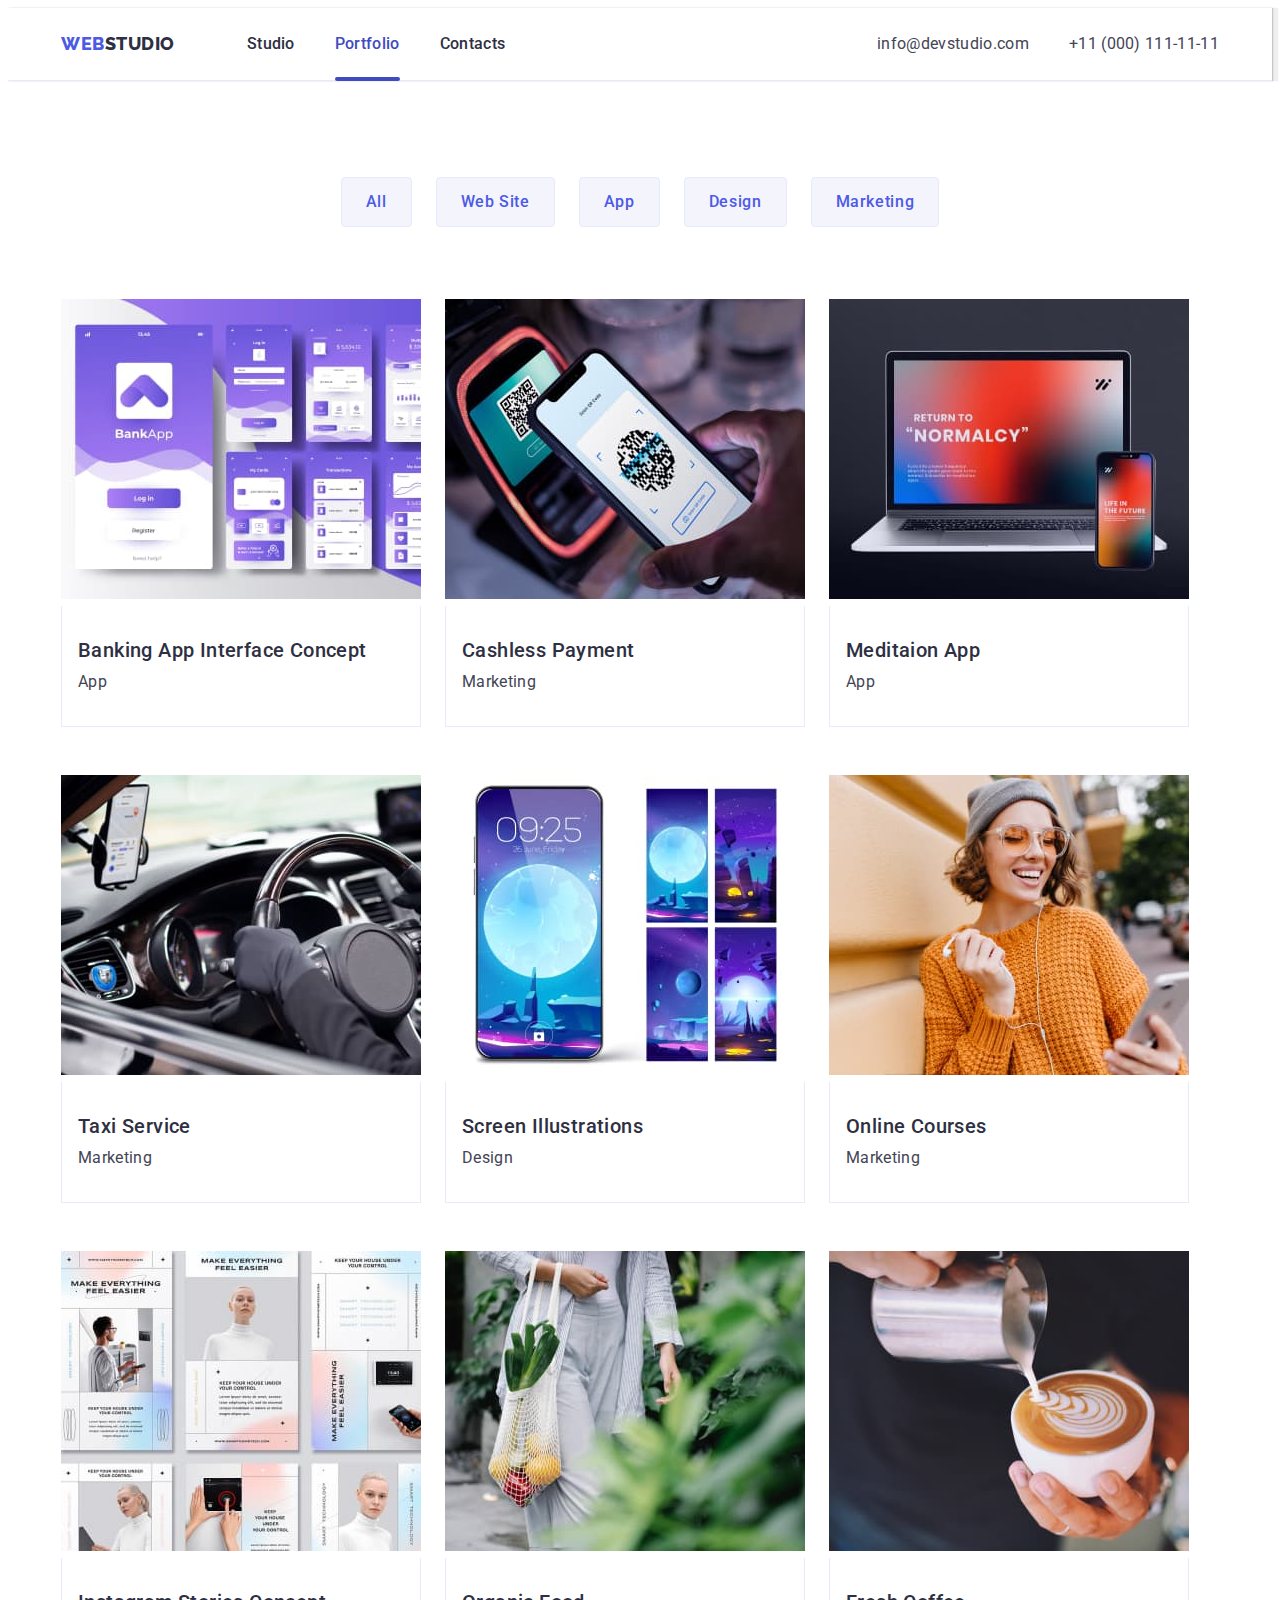
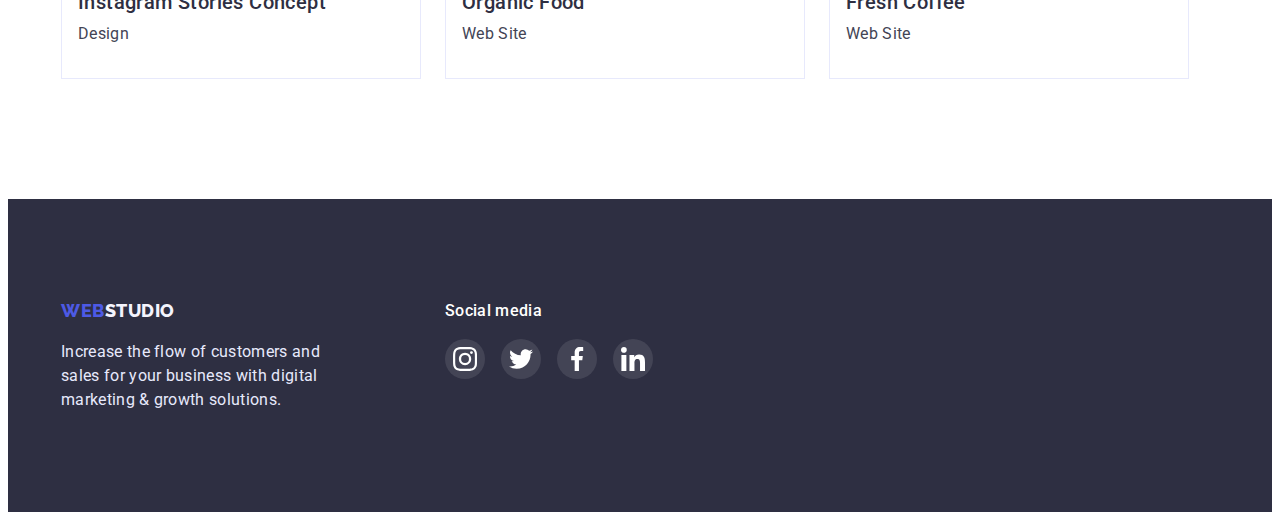
==== portfolio.html @ 8d6c0d22 "Initial commit" ====
<!DOCTYPE html>
<html lang="en">
  <head>
    <meta charset="UTF-8" />
    <meta http-equiv="X-UA-Compatible" content="IE=edge" />
    <meta name="viewport" content="width=device-width, initial-scale=1.0" />
    <title>goit-markup-hw-02</title>
    <link rel="preconnect" href="https://fonts.googleapis.com" />
    <link rel="preconnect" href="https://fonts.gstatic.com" crossorigin />
    <link
      href="https://fonts.googleapis.com/css2?family=Raleway:wght@800&family=Roboto:wght@400;500;700&display=swap"
      rel="stylesheet"
    />
    <link
      rel="stylesheet"
      href="https://cdnjs.cloudflare.com/ajax/libs/modern-normalize/1.1.0/modern-normalize.min.css"
      integrity="sha512-wpPYUAdjBVSE4KJnH1VR1HeZfpl1ub8YT/NKx4PuQ5NmX2tKuGu6U/JRp5y+Y8XG2tV+wKQpNHVUX03MfMFn9Q=="
      crossorigin="anonymous"
      referrerpolicy="no-referrer"
    />
    <link rel="stylesheet" href="./css/styles.css" />
  </head>
  <body>
    <header class="page-header">
      <div class="container header-containernav">
        <nav class="page-nav">
          <a href="./index.html" class="logo link"
            >Web<span class="secondpart-logo link">Studio</span>
          </a>
          <ul class="nav-list list">
            <li class="nav-item">
              <a href="./index.html" class="sitenav link">Studio</a>
            </li>
            <li class="nav-item">
              <a href="./portfolio.html" class="sitenav link current"
                >Portfolio</a
              >
            </li>
            <li class="nav-item">
              <a href="" class="sitenav link">Contacts</a>
            </li>
          </ul>
        </nav>
        <address class="authnav-menu">
          <ul class="authnav-list list">
            <li class="authnav-item">
              <a href="mailto:info@devstudio.com" class="authnav link"
                >info@devstudio.com</a
              >
            </li>
            <li class="authnav-item">
              <a href="tel:+110001111111" class="authnav link"
                >+11 (000) 111-11-11</a
              >
            </li>
          </ul>
        </address>
      </div>
    </header>

    <main>
      <section class="projects">
        <div class="container projects-container">
          <h1 class="visually-hidden">Projects</h1>
          <ul class="projects-list list">
            <li class="projects-item">
              <button type="button" class="button-projects">All</button>
            </li>
            <li class="projects-item">
              <button type="button" class="button-projects">Web Site</button>
            </li>
            <li class="projects-item">
              <button type="button" class="button-projects">App</button>
            </li>
            <li class="projects-item">
              <button type="button" class="button-projects">Design</button>
            </li>
            <li class="projects-item">
              <button type="button" class="button-projects">Marketing</button>
            </li>
          </ul>

          <ul class="foto-list list">
            <li class="foto-item">
              <a class="foto-link link" href="">
                
                <div class="foto-list-img">
                <img
                  src="./images/bankingapp.jpg"
                  alt="banking app interface concept photo"
                  width="360"
                  height="300"
                />
                <p class="overlay">14 Stylish and User-Friendly App Design Concepts · Task Manager App · Calorie Tracker App · Exotic Fruit Ecommerce App · Cloud Storage App</p>
                </div>

                <div class="container-section-subtitle">
                  <h2 class="section-subtitle">
                    Banking App Interface Concept
                  </h2>
                  <p class="discriptions">App</p>
                </div></a
              >
            </li>

            <li class="foto-item">
              <a class="foto-link link" href="">
                <div class="foto-list-img">
                <img
                  src="./images/cashlesspayment.jpg"
                  alt="cashless payment photo"
                  width="360"
                  height="300"
                />
                <p class="overlay">14 Stylish and User-Friendly App Design Concepts · Task Manager App · Calorie Tracker App · Exotic Fruit Ecommerce App · Cloud Storage App</p>
                </div>

                <div class="container-section-subtitle">
                  <h2 class="section-subtitle">Cashless Payment</h2>
                  <p class="discriptions">Marketing</p>
                </div></a>
            </li>

            <li class="foto-item">
              <a class="foto-link link" href="">
                <div class="foto-list-img">
                <img
                  src="./images/maditationapp.jpg"
                  alt="meditaion app photo"
                  width="360"
                  height="300"
                />
                <p class="overlay">14 Stylish and User-Friendly App Design Concepts · Task Manager App · Calorie Tracker App · Exotic Fruit Ecommerce App · Cloud Storage App</p>
                </div>
                <div class="container-section-subtitle">
                  <h2 class="section-subtitle">Meditaion App</h2>
                  <p class="discriptions">App</p>
                </div></a
              >
            </li>

            <li class="foto-item">
              <a class="foto-link link" href="">
                <div class="foto-list-img">
                <img
                  src="./images/taxiservice.jpg"
                  alt="taxi service photo"
                  width="360"
                  height="300"
                />
                <p class="overlay">14 Stylish and User-Friendly App Design Concepts · Task Manager App · Calorie Tracker App · Exotic Fruit Ecommerce App · Cloud Storage App</p>
                </div>
                <div class="container-section-subtitle">
                  <h2 class="section-subtitle">Taxi Service</h2>
                  <p class="discriptions">Marketing</p>
                </div></a
              >
            </li>

            <li class="foto-item">
              <a class="foto-link link" href="">
                <div class="foto-list-img">
                <img
                  src="./images/screenillustrations.jpg"
                  alt="screen illustrations"
                  width="360"
                  height="300"
                />
                <p class="overlay">14 Stylish and User-Friendly App Design Concepts · Task Manager App · Calorie Tracker App · Exotic Fruit Ecommerce App · Cloud Storage App</p>
                </div>
                <div class="container-section-subtitle">
                  <h2 class="section-subtitle">Screen Illustrations</h2>
                  <p class="discriptions">Design</p>
                </div></a
              >
            </li>

            <li class="foto-item">
              <a class="foto-link link" href="">
                <div class="foto-list-img">
                <img
                  src="./images/onlincourses.jpg"
                  alt="online courses photo"
                  width="360"
                  height="300"
                />
                <p class="overlay">14 Stylish and User-Friendly App Design Concepts · Task Manager App · Calorie Tracker App · Exotic Fruit Ecommerce App · Cloud Storage App</p>
                </div>
                <div class="container-section-subtitle">
                  <h2 class="section-subtitle">Online Courses</h2>
                  <p class="discriptions">Marketing</p>
                </div></a
              >
            </li>

            <li class="foto-item">
              <a class="foto-link link" href="">
                <div class="foto-list-img">
                <img                
                  src="./images/instagramstoriesconcept.jpg"
                  alt="instagram stories concept photo"
                  width="360"
                  height="300"
                />
                <p class="overlay">14 Stylish and User-Friendly App Design Concepts · Task Manager App · Calorie Tracker App · Exotic Fruit Ecommerce App · Cloud Storage App</p>
                </div>
                <div class="container-section-subtitle">
                  <h2 class="section-subtitle">Instagram Stories Concept</h2>
                  <p class="discriptions">Design</p>
                </div></a
              >
            </li>

            <li class="foto-item">
              <a class="foto-link link" href="">
                <div class="foto-list-img">
                <img
                  src="./images/organicfood.jpg"
                  alt="organic food photo"
                  width="360"
                  height="300"
                />
                <p class="overlay">14 Stylish and User-Friendly App Design Concepts · Task Manager App · Calorie Tracker App · Exotic Fruit Ecommerce App · Cloud Storage App</p>
                </div>
                <div class="container-section-subtitle">
                  <h2 class="section-subtitle">Organic Food</h2>
                  <p class="discriptions">Web Site</p>
                </div></a
              >
            </li>

            <li class="foto-item">
              <a class="foto-link link" href="">
                <div class="foto-list-img">
                <img
                  src="./images/freshcoffe.jpg"
                  alt="fresh coffee photo"
                  width="360"
                  height="300"
                />
                <p class="overlay">14 Stylish and User-Friendly App Design Concepts · Task Manager App · Calorie Tracker App · Exotic Fruit Ecommerce App · Cloud Storage App</p>
                </div>
                <div class="container-section-subtitle">
                  <h2 class="section-subtitle">Fresh Coffee</h2>
                  <p class="discriptions">Web Site</p>
                </div></a
              >
            </li>
          </ul>
        </div>
      </section>
    </main>

    <footer class="page-footer">
      <div class="container footer-container">
        <div class="footer-text-wraper">
          <a href="./index.html" class="logo link"
            >Web<span class="light-logo">Studio</span>
          </a>
          <p class="footer-content">
            Increase the flow of customers and sales for your business with
            digital marketing & growth solutions.
          </p>
        </div>

        
        <div class="footer-social-media">
          <p class="footer-title">Social media</p>
          <ul class="footer-icon-list">
                <li class="social-item">
                  <a class="footer-social-link" href="">
                  <svg class="footer-social-icon">
                    <use href="./images/icons.svg#icon-instagram"></use>
                  </svg></a>
                </li>


                
                <li class="social-item"><a class="footer-social-link" href="">
                  <svg class="footer-social-icon">
                    <use href="./images/icons.svg#icon-twitter"></use>
                  </svg></a>
                </li>

                <li class="social-item">
                  <a class="footer-social-link" href="">
                  <svg class="footer-social-icon">
                    <use href="./images/icons.svg#icon-facebook">
                      </use>
                  </svg></a></li>

                <li class="social-item"><a class="footer-social-link" href="">
                  <svg class="footer-social-icon">
                    <use href="./images/icons.svg#icon-linkedin"></use>
                  </svg></li></a>
                </li>
              </ul>
        </div>        
      </div>
    </footer>
  </body>
</html>
---- css/styles.css ----
:root {
   --primary-text-color: #434455;
   --section-title-color: #2E2F42;
   --accent-color: #4D5AE5;
   --primary-white-color:#fff;
   --footer-text-color: #E7E9FC;
   --light-logo-color: #F4F4FD;
   --button-nav-color: #404BBF;
   --icon-customers-color: #8E8F99;
   --icon-footer-socials-color: rgba(255, 255, 255, 0.1);
   --modal-white-color: #FCFCFC;
   --backdrop-color: rgba(46, 47, 66, 0.4);

}

body {
   background-color: var(--primary-white-color);
   color: var(--primary-text-color); 
   font-size: 16px;
   line-height: 1.5;
   font-family: 'Roboto', sans-serif;
}

/*           components */

.container {
   padding-left: 15px;
   padding-right: 15px; 
   margin-left: auto;
   margin-right: auto;
   width: 1158px;   
}
/*                utils */
 .visually-hidden {
   position: absolute;
   width: 1px;
   height: 1px;
   margin: -1px;
   border: 0;
   padding: 0;   
   white-space: nowrap;
   clip-path: inset(100%);
   clip: rect(0 0 0 0);
   overflow: hidden;
}

/*                reset */
h1, h2, h3, h4, h5, h6, p{
   margin: 0;
}

.list {
   list-style: none;
   padding: 0;
   margin: 0;
}

.link {
   text-decoration: none;   
}

.img {
   display: block;
   max-width: 100%;
   height: auto;
}
/* ----------хедер--------------- */

.address{
   font-style: normal;
}

.button {
   cursor: pointer;
}

 .page-header {
   border-bottom: 1px solid var(--footer-text-color);
   background-color: var(--primary-white-color);
   box-shadow: 6px 0px 1px rgba(46, 47, 66, 0.08), 1px 0px 1px rgba(46, 47, 66, 0.16), 1px 0px 2px rgba(46, 47, 66, 0.08);
}

.header-containernav {
   display: flex;
   align-items: center;   
   
}

.page-nav {
   display: flex;
   align-items: center;
}

.logo {
   margin-right: 72px;     
   color: var(--accent-color);
   font-family: 'Raleway';
   font-weight: 800;
   font-size: 18px;
   line-height: 1.33;
   letter-spacing: 0.03em;
   text-transform: uppercase;
}

.secondpart-logo {
   color: var(--section-title-color);
}

.nav-list{
   display: flex;
   align-items: center;
   gap: 40px;
}

.nav-item {
   display: block;
      max-width: 100%;
      height: auto;
      
      
}

.sitenav {
   position: relative;
   padding-top: 24px;
   padding-bottom: 24px;
   display: inline-block;   
   color: var(--section-title-color);
   font-weight: 500;
   letter-spacing: 0.02em;
   transition: color 250ms cubic-bezier(0.4, 0, 0.2, 1);
   }

.sitenav:hover,
.sitenav:focus {
   color: var(--accent-color);
}

.sitenav.current {
   color: var(--button-nav-color);
}
 .current::after { 
   content: '';   
   display: block;
   width: 100%;
   height: 4px;
   position: absolute;
   left: 0;
   bottom: -1px;
   border-radius: 4px;
   background-color: var(--button-nav-color);
}


/* .authnav-item{} */
.authnav-list{
   display: flex;
   gap: 40px;   
}
.authnav-menu{
   margin-left: auto;
}

.authnav { 
   display: block;
   padding-top: 24px;
   padding-bottom: 24px;
   color: var(--primary-text-color);
   font-style: normal;
   letter-spacing: 0.02em;
   transition: color 250ms cubic-bezier(0.4, 0, 0.2, 1);
}

.authnav:hover,
.authnav:focus {
   color: var(--accent-color);
}


/*               ------- Hero----------- */
.hero {
   padding-top: 188px;
   padding-bottom: 188px;
   text-align: center;
   background-image: linear-gradient(rgba(46, 47, 66, 0.7), rgba(46, 47, 66, 0.7)), url('../images/office.jpg');
   background-color:  var(--section-title-color);  
   background-repeat: no-repeat;
   background-position: center;
   background-size: cover;
   max-width: 1440px;
   margin: 0 auto;   
}

.hero-title {
   margin-top: 0;
   margin-bottom: 48px;
   margin-left: auto;
   margin-right: auto;
   width: 500px;
   color: var(--primary-white-color);
   font-size: 56px;
   line-height: 1.07;         
}

.button-hero {
   display: inline-block;
   padding: 16px 32px;
   border-radius: 4px;
   border: transparent solid 1px;
   color: var(--primary-white-color);
   background-color: var(--accent-color);
   font-family: 'Roboto', sans-serif;
   font-weight: 500;
   font-size: 16px;
   line-height: 1.5;
   letter-spacing: 0.04em;
   transition: background-color 250ms cubic-bezier(0.4, 0, 0.2, 1);
   cursor: pointer;
}

.button-hero:hover,
.button-hero:focus {
   background-color: var(--button-nav-color);
}

/*          ------- Solutions -------- styles*/
.solutions {
   padding-top: 120px;
   padding-bottom: 120px;
}
/* .solutions-container {} */
.solutions-list {
   display: flex;
   gap: 24px;
}

.solutions-item {
   flex-basis: calc((100% - 72px) / 4);
}
.icon-solution-container {
   display: flex;
   justify-content: center;
   height: 112px;
   background-color: var(--light-logo-color);
   margin-bottom: 8px;
   align-items: center;
   border-radius: 4px;
}
 
.solution-icon {
   width: 64px;
   height: 64px;
}

.section-title {
   color: var(--section-title-color);
   font-size: 36px;
   line-height: 1.11;
    text-align: center;
    text-transform: capitalize;
   letter-spacing: 0.02em;
   margin-top: 0;
   margin-bottom: 72px;
}
.section-subtitle {
   font-weight: 500;
   font-size: 20px;
   line-height: 1.2;
   letter-spacing: 0.02em;
   margin-top: 0;
   margin-bottom: 8px;
   color: var(--section-title-color);
}

.discriptions {
   margin-top: 0;
   margin-bottom: 0;
   color: var(--primary-text-color);
   letter-spacing: 0.02em;
}

/*         -------section-ourdoing styles------ */

.ourdoing {
   padding-bottom: 120px;
}
/* .ourdoing-container {} */
.ourdoing-picture {
   display: block;
   max-width: 100%;
   height: auto;
}

.ourdoing-list {
   display: flex;
   gap: 24px;
}

.ourdoing-item {
   text-align: center;
   flex-basis: calc((100% - 48px) / 3);
}

/*          ------Section Our Team styles-----*/
.team {
   padding-top: 120px;
   padding-bottom: 120px;
   background-color: var(--light-logo-color);
}
/* .team-container {} */
/* .section-title {} */
.team-list {
   display: flex;
   gap: 24px;
}

.team-item {
   padding-bottom: 32px;
   text-align: center;
   flex-basis: calc((100% - 72px) / 4);
   background-color: var(--primary-white-color);
   box-shadow: 0px 1px 6px rgba(46, 47, 66, 0.08), 0px 1px 1px rgba(46, 47, 66, 0.16), 0px 2px 1px rgba(46, 47, 66, 0.08);
   border-radius: 0px 0px 4px 4px;
}
.team-pectures{
   margin-bottom: 32px;
}
/* .section-subtitle {} */
/* .discriptions {} */
.social-list {
   display: flex;
   gap: 24px;
   justify-content: center;
   list-style: none;
   padding-left: 0;
   margin-top: 8px;
}

.social-icon {
   width: 16px;
   height: 16px;
   fill: var(--primary-white-color)
}

.social-item {
   width: 40px;
   height: 40px;   
}

.social-link {
   display: flex;
   align-items: center;
   justify-content: center;
   width: 100%;
   height: 100%;
   border-radius: 50%;
   background-color: var(--accent-color);
   transition: background-color 50ms cubic-bezier(0.4, 0, 0.2, 1);
}
.social-link:hover,
.social-link:focus {
   background-color: var(--button-nav-color);
}
/*---------------customers-------------- */
.customers{
   padding-top: 130px;
   padding-bottom: 120px;
}
/* .customers-container{} */

.customers-list{
   display: flex;
   justify-content: center;
   gap: 24px;
}
.customers-item{
    flex-basis: calc((100% - 120px) / 6);    
}
.customers-link {
   display: flex;
   justify-content: center;
   align-items: center;
   height: 88px;
   width: 168px;
   border: 1px solid var(--icon-customers-color);
   border-radius: 4px;
   transition: border-color 250ms cubic-bezier(0.4, 0, 0.2, 1);
}

.customers-icon{
   width: 105px;
   height: 56px;   
   fill:  var(--icon-customers-color);
   transition: fill 250ms cubic-bezier(0.4, 0, 0.2, 1);
}

.customers-link:hover,
.customers-link:focus {
   border-color: var(--button-nav-color);
}

.customers-link:hover .customers-icon,
.customers-link:focus  .customers-icon {
   fill: var(--button-nav-color);
}

/*            ------footer---------- */
.page-footer {
   padding-top: 100px;
   padding-bottom: 100px;
   background-color: var(--section-title-color);
}

.footer-container {
   display: flex;
}

.footer-text-wraper {
   margin-right: 120px;        
}

.footer .logo {
   margin-right: 0;
}

.footer-content {   
   margin-top: 16px;
   width: 264px;
   color: var(--footer-text-color);
   letter-spacing: 0.02em;
}

.light-logo {
   margin-bottom: 16px;
   color: var(--light-logo-color);
   font-family: 'Raleway';
   font-weight: 800;
   font-size: 18px;
   line-height: 1.17;
   letter-spacing: 0.03em;
   text-transform: uppercase;
}
/* .footer-social-media {} */
.footer-title {  
      margin-bottom: 16px;
      color: var(--primary-white-color);
      font-weight: 500;
      font-size: 16px;
      line-height: 1.5;
      letter-spacing: 0.02em;      
}

.footer-icon-list{   
   display: flex;
   gap: 16px;
   justify-content: center;
   list-style: none;
   padding: 0;  
}

.footer-social-link{
   display: flex;
   align-items: center;
   justify-content: center;
   width: 100%;
   height: 100%;
   border-radius: 50%;
   fill: transparent;
   background-color: var(--icon-footer-socials-color);
   transition: background-color 250ms cubic-bezier(0.4, 0, 0.2, 1);
}
.footer-social-icon {
   width: 24px;
   height: 24px;
   fill: var(--primary-white-color)
}

.footer-social-link:hover,
.footer-social-link:focus {
   background-color: #31d0aa;
}

/* ------------ portfolio styles------------ */

.projects {
   padding-top: 96px;
   padding-bottom: 120px;
}
/* .projects-container {} */
.projects-list {
   display: flex;
      flex-direction: row;
      justify-content: center;
      align-items: center;
      margin-bottom: 72px;
      gap: 24px;
        }

.button-projects {
      font-family: 'Roboto', sans-serif;
      font-weight: 500;
      font-size: 16px;
      line-height: 1.5;
      letter-spacing: 0.04em;
      padding: 12px 24px;
      color: var(--accent-color);
      background-color: var(--light-logo-color);
      border: 1px solid #E7E9FC;
      border-radius: 4px;
      cursor: pointer;
      transition: color  250ms cubic-bezier(0.4, 0, 0.2, 1), background-color 250ms cubic-bezier(0.4, 0, 0.2, 1), box-shadow 250ms cubic-bezier(0.4, 0, 0.2, 1);
   }

.button-projects:hover,
.button-projects:focus {
   color: var(--primary-white-color);
   background-color: var(--button-nav-color);
   box-shadow: 1px 0px 2px rgba(0, 0, 0, 0.12), 1px 0px 2px rgba(0, 0, 0, 0.08), 1px 0px 3px rgba(0, 0, 0, 0.1);
}

.foto-container {
   display: flex;
   flex-wrap: wrap;
   margin-bottom: 48px;
}

.foto-list {
   display: flex;
   flex-wrap: wrap;
   gap: 48px 24px;
}
.foto-link{   
   display: block;
   text-decoration: none;
   transition: box-shadow 250ms cubic-bezier(0.4, 0, 0.2, 1);
}
.foto-list-img {   
   position: relative;
   overflow: hidden;
}

.overlay {
   width: 100%;
   height: 100%;
   position: absolute;
   top: 0;
   left: 0;
   overflow: auto;
   transform: translate(0, 100%);
   transition: transform 250ms cubic-bezier(0.4, 0, 0.2, 1);
   padding-top: 40px;
   padding-bottom: 164px;
   padding-left: 32px;
   padding-right: 32px;
   font-family: Roboto;
   font-style: regular;
    line-height: 24px;
   letter-spacing: 0.02em;
   color: var(--light-logo-color);
   background-color: var(--accent-color);
   }

.container-section-subtitle{
   padding-top: 32px;
   padding-bottom: 32px;
   padding-left: 16px;
   border: 1px solid var(--footer-text-color);
   border-top: 0;
}

.foto-item{
display: block;
   max-width: 100%;
    height: auto;     
} 
.foto-link:hover,
.foto-link:focus {
         box-shadow: 10px 1px 6px rgba(46, 47, 66, 0.08), 0px 1px 1px rgba(46, 47, 66, 0.16), 0px 2px 1px rgba(46, 47, 66, 0.08);         
      }
.foto-link:hover .overlay,
.foto-link:hover .overlay {
   transform: translate(0, 0);
}
/* ---------------modal window-------- */
.backdrop {
   position: fixed;
   z-index: 100;
   top: 0;
   left: 0;
   width: 100%;
   height: 100%;
   background-color: var(--backdrop-color);
   transition: opacity 250ms cubic-bezier(0.4, 0, 0.2, 1), visibility 250ms cubic-bezier(0.4, 0, 0.2, 1);
}

.backdrop.is-hidden{
   opacity: 0;
   visibility: hidden;
   pointer-events: none;
}

.modal {
   position: absolute; 
   top: 50%; 
   left: 50%; 
   transform: translate(-50%, -50%);   
   width: 408px;
   height: 576px;
   background-color: var(--modal-white-color);
   box-shadow: 0px 1px 1px rgba(0, 0, 0, 0.14), 0px 1px 3px rgba(0, 0, 0, 0.12), 0px 2px 1px rgba(0, 0, 0, 0.2);
   border-radius: 4px;
}

.modal-close-button {
   position: absolute;
   top: 32px;
   right: 32px;
   display: flex;
   justify-content: center;
   align-items: center;
   background-color: #F4F4FD;
   padding: 0;
   width: 24px;
   height: 24px;
   border: 1px solid #E7E9FC;
   border-radius: 50%;
   transition: background-color 250ms cubic-bezier(0.4, 0, 0.2, 1), border-color 250ms cubic-bezier(0.4, 0, 0.2, 1);
}

.modal-close-button:hover,
.modal-close-button:focus{
border-color: var(--accent-color);
background-color: var(--accent-color);
}
.modal-close-button:hover .modal-close-button-icon,
.modal-close-button:focus .modal-close-button-icon {
   fill: var(--primary-white-color);
}

.modal-close-button-icon{
   transition: fill 250ms cubic-bezier(0.4, 0, 0.2, 1);
}
/* --------------/modal window----------/ */
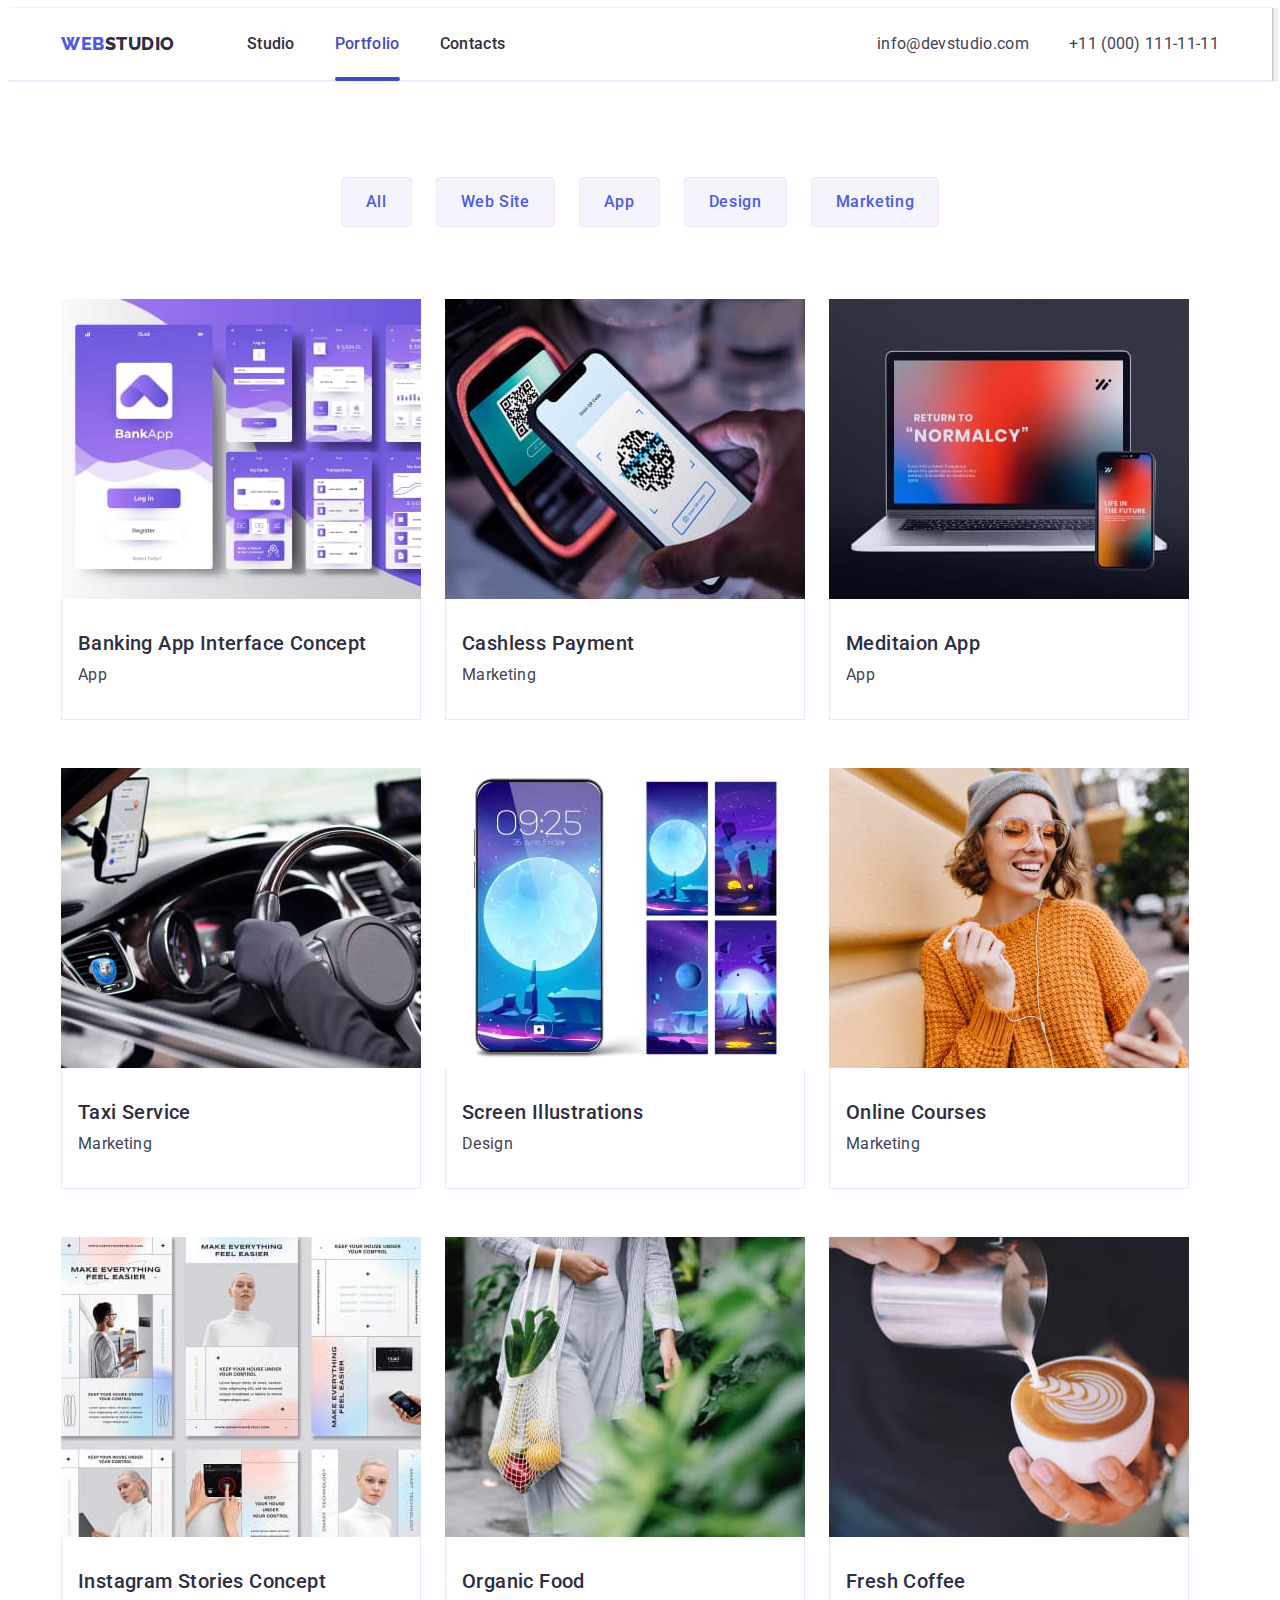
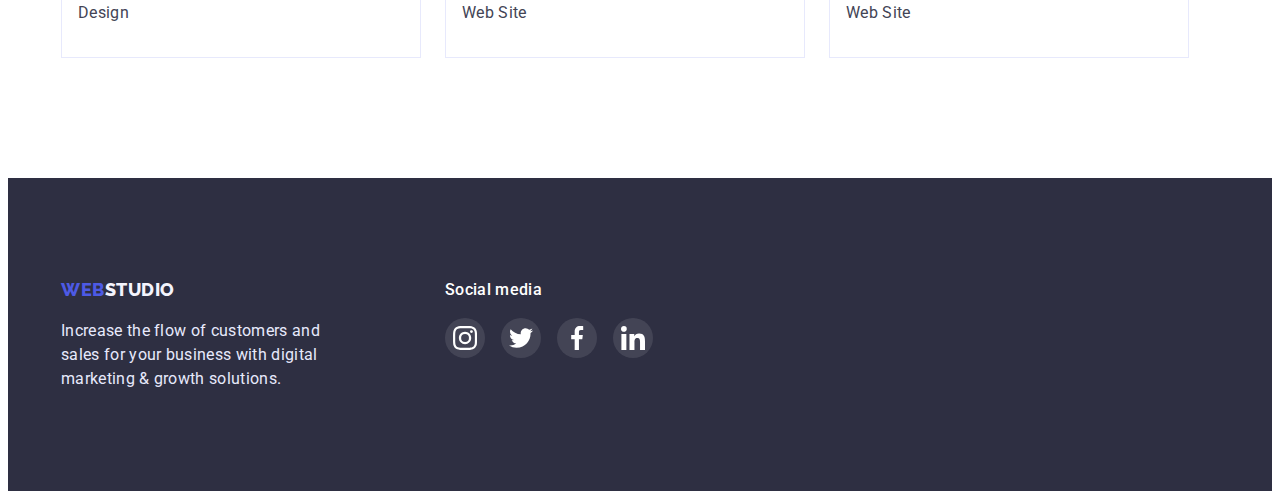
==== commit 44f5c586: "2" ====
--- a/portfolio.html
+++ b/portfolio.html
@@ -85,7 +85,7 @@
               <a class="foto-link link" href="">
                 
                 <div class="foto-list-img">
-                <img
+                <img class="projects-img"
                   src="./images/bankingapp.jpg"
                   alt="banking app interface concept photo"
                   width="360"
@@ -106,7 +106,7 @@
             <li class="foto-item">
               <a class="foto-link link" href="">
                 <div class="foto-list-img">
-                <img
+                <img class="projects-img"
                   src="./images/cashlesspayment.jpg"
                   alt="cashless payment photo"
                   width="360"
@@ -124,7 +124,7 @@
             <li class="foto-item">
               <a class="foto-link link" href="">
                 <div class="foto-list-img">
-                <img
+                <img class="projects-img"
                   src="./images/maditationapp.jpg"
                   alt="meditaion app photo"
                   width="360"
@@ -142,7 +142,7 @@
             <li class="foto-item">
               <a class="foto-link link" href="">
                 <div class="foto-list-img">
-                <img
+                <img class="projects-img"
                   src="./images/taxiservice.jpg"
                   alt="taxi service photo"
                   width="360"
@@ -160,7 +160,7 @@
             <li class="foto-item">
               <a class="foto-link link" href="">
                 <div class="foto-list-img">
-                <img
+                <img class="projects-img"
                   src="./images/screenillustrations.jpg"
                   alt="screen illustrations"
                   width="360"
@@ -178,7 +178,7 @@
             <li class="foto-item">
               <a class="foto-link link" href="">
                 <div class="foto-list-img">
-                <img
+                <img class="projects-img"
                   src="./images/onlincourses.jpg"
                   alt="online courses photo"
                   width="360"
@@ -196,8 +196,7 @@
             <li class="foto-item">
               <a class="foto-link link" href="">
                 <div class="foto-list-img">
-                <img                
-                  src="./images/instagramstoriesconcept.jpg"
+                <img class="projects-img"          src="./images/instagramstoriesconcept.jpg"
                   alt="instagram stories concept photo"
                   width="360"
                   height="300"
@@ -214,7 +213,7 @@
             <li class="foto-item">
               <a class="foto-link link" href="">
                 <div class="foto-list-img">
-                <img
+                <img class="projects-img"
                   src="./images/organicfood.jpg"
                   alt="organic food photo"
                   width="360"
@@ -232,7 +231,7 @@
             <li class="foto-item">
               <a class="foto-link link" href="">
                 <div class="foto-list-img">
-                <img
+                <img class="projects-img"
                   src="./images/freshcoffe.jpg"
                   alt="fresh coffee photo"
                   width="360"
--- a/css/styles.css
+++ b/css/styles.css
@@ -59,7 +59,7 @@
    text-decoration: none;   
 }
 
-.img {
+img {
    display: block;
    max-width: 100%;
    height: auto;
@@ -70,7 +70,7 @@
    font-style: normal;
 }
 
-.button {
+button {
    cursor: pointer;
 }
 
@@ -284,7 +284,7 @@
 .ourdoing {
    padding-bottom: 120px;
 }
-/* .ourdoing-container {} */
+
 .ourdoing-picture {
    display: block;
    max-width: 100%;
@@ -307,8 +307,7 @@
    padding-bottom: 120px;
    background-color: var(--light-logo-color);
 }
-/* .team-container {} */
-/* .section-title {} */
+
 .team-list {
    display: flex;
    gap: 24px;
@@ -325,8 +324,7 @@
 .team-pectures{
    margin-bottom: 32px;
 }
-/* .section-subtitle {} */
-/* .discriptions {} */
+
 .social-list {
    display: flex;
    gap: 24px;
@@ -366,7 +364,6 @@
    padding-top: 130px;
    padding-bottom: 120px;
 }
-/* .customers-container{} */
 
 .customers-list{
    display: flex;
@@ -486,7 +483,7 @@
    padding-top: 96px;
    padding-bottom: 120px;
 }
-/* .projects-container {} */
+
 .projects-list {
    display: flex;
       flex-direction: row;
@@ -535,10 +532,14 @@
    transition: box-shadow 250ms cubic-bezier(0.4, 0, 0.2, 1);
 }
 .foto-list-img {   
+   
    position: relative;
    overflow: hidden;
 }
 
+.projects-img{
+   display: block;
+}
 .overlay {
    width: 100%;
    height: 100%;
@@ -577,6 +578,7 @@
 .foto-link:focus {
          box-shadow: 10px 1px 6px rgba(46, 47, 66, 0.08), 0px 1px 1px rgba(46, 47, 66, 0.16), 0px 2px 1px rgba(46, 47, 66, 0.08);         
       }
+
 .foto-link:hover .overlay,
 .foto-link:hover .overlay {
    transform: translate(0, 0);
@@ -609,6 +611,11 @@
    background-color: var(--modal-white-color);
    box-shadow: 0px 1px 1px rgba(0, 0, 0, 0.14), 0px 1px 3px rgba(0, 0, 0, 0.12), 0px 2px 1px rgba(0, 0, 0, 0.2);
    border-radius: 4px;
+   padding-top: 72px;
+   padding-left: 24px;
+   padding-right: 24px;
+   padding-bottom: 24px;
+
 }
 
 .modal-close-button {
@@ -640,4 +647,162 @@
 .modal-close-button-icon{
    transition: fill 250ms cubic-bezier(0.4, 0, 0.2, 1);
 }
+/* ПОСТЯАВИТИ В ДИВ БЄКДРОПУ ИЗ ХИДДЕН */
+/* ------------MODAL FORM-------- */
+.modal-form {
+   display: flex;
+   flex-direction: column;
+}
+
+.modal-description {
+   display: inline-block;
+      width: 360px;
+      height: 24px;
+      margin-bottom: 16px;  
+      font-family: 'Roboto';
+      font-style: normal;
+      font-weight: 500;
+      font-size: 16px;
+      line-height: 24px;    
+      text-align: center;
+      letter-spacing: 0.02em;
+      color: var(--section-title-color);     
+       
+}
+
+.modal-form-field {
+   margin-bottom: 8px;
+}
+
+.modal-form-input-desc {
+   display: block;
+   font-family: 'Roboto';
+   font-style: normal;
+   font-weight: 400;
+   font-size: 12px;
+   line-height: 14px;    
+   letter-spacing: 0.04em;
+   margin-bottom: 4px;
+    color: var(--icon-customers-color)
+}
+
+.modal-form-input {   
+   width: 100%;
+   height: 40px;
+   border: 1px solid rgba(33, 33, 33, 0.2);
+   border-radius: 4px;
+   padding-left: 38px;
+   transition: border-color 250ms cubic-bezier(0.4, 0, 0.2, 1);
+}
+
+.modal-form-input-wrapper{
+   display: block;
+   position: relative;
+}
+
+.modal-form-input-icon{
+   position: absolute;
+   top: 50%;
+   left: 16px;
+   transform: translateY(-50%) ;
+   display: block;
+   width: 18px;
+   height: 18px;
+   transition: fill 250ms cubic-bezier(0.4, 0, 0.2, 1);  
+}
+
+.modal-form-input:focus {
+   outline: none;
+   border-color: var(--accent-color);
+}
+  
+.modal-form-input:focus + .modal-form-input-icon {
+   fill: var(--accent-color);
+}
+
+.modal-form-massage {
+   resize: none;
+   width: 100%;
+   height: 120px;
+   padding: 10px 16px;
+   border-radius: 4px;
+   /* margin-bottom: 16px; */
+   transition: border-color 250ms cubic-bezier(0.4, 0, 0.2, 1);
+}
+
+.modal-form-massage:focus {
+   outline: none;
+   border-color: var(--accent-color);
+}
+.modal-form-massage::placeholder{
+   font-family: 'Roboto';
+   font-style: normal;
+   font-weight: 400;
+   font-size: 12px;
+   line-height: 14px;   
+   letter-spacing: 0.04em;
+   color: rgba(117, 117, 117, 0.5);
+}
+
+
+.modal-form-check-description::before {
+   content: "";
+   display: block;
+   width: 16px;
+   height: 16px;
+   border: 1.25px solid var(--section-title-color);
+   border-radius: 2px;
+   cursor: pointer;
+   background-size: contain;
+   margin-right: 8px;
+   background-image: url(/images/icon-icon-white-mark.svg);
+}
+
+.modal-form-check:checked + .modal-form-check-description::before { 
+   background-color: var(--accent-color);
+   background-image: url(./images/icon-icon-white-mark.svg);
+}
+
+ .modal-form-check:focus + .modal-form-check-description::before{ 
+   border-color: var(--accent-color);
+   background-image: var(--primary-white-color);
+   
+}
+ .modal-form-field:focus {}
+
+.modal-form-check-description {
+   display: flex;
+   margin-bottom: 24px;
+   font-family: 'Roboto';
+   font-style: normal;
+   font-weight: 400;
+   font-size: 12px;
+   line-height: 14px;   
+   letter-spacing: 0.04em;   
+   color:  #757575;
+}
+
+         .modal-form-submit {
+         align-self: center;
+         font-family: 'Roboto', sans-serif;
+         font-weight: 500;
+         font-size: 16px;
+         line-height: 1.5;
+         letter-spacing: 0.04em;
+         padding: 12px 24px;
+         color:var(--section-title-color)
+         background-color: var(--light-logo-color);
+         border: 1px solid #E7E9FC;
+         border-radius: 4px;
+         cursor: pointer;
+         box-shadow: 0px 4px 4px rgba(0, 0, 0, 0.15);
+         transition: color 250ms cubic-bezier(0.4, 0, 0.2, 1), background-color 250ms cubic-bezier(0.4, 0, 0.2, 1), box-shadow 250ms cubic-bezier(0.4, 0, 0.2, 1);
+      }
+      
+         .modal-form-submit:focus {
+         color: var(--primary-white-color);
+         background-color: var(--accent-color)
+        
+      }
+
 /* --------------/modal window----------/ */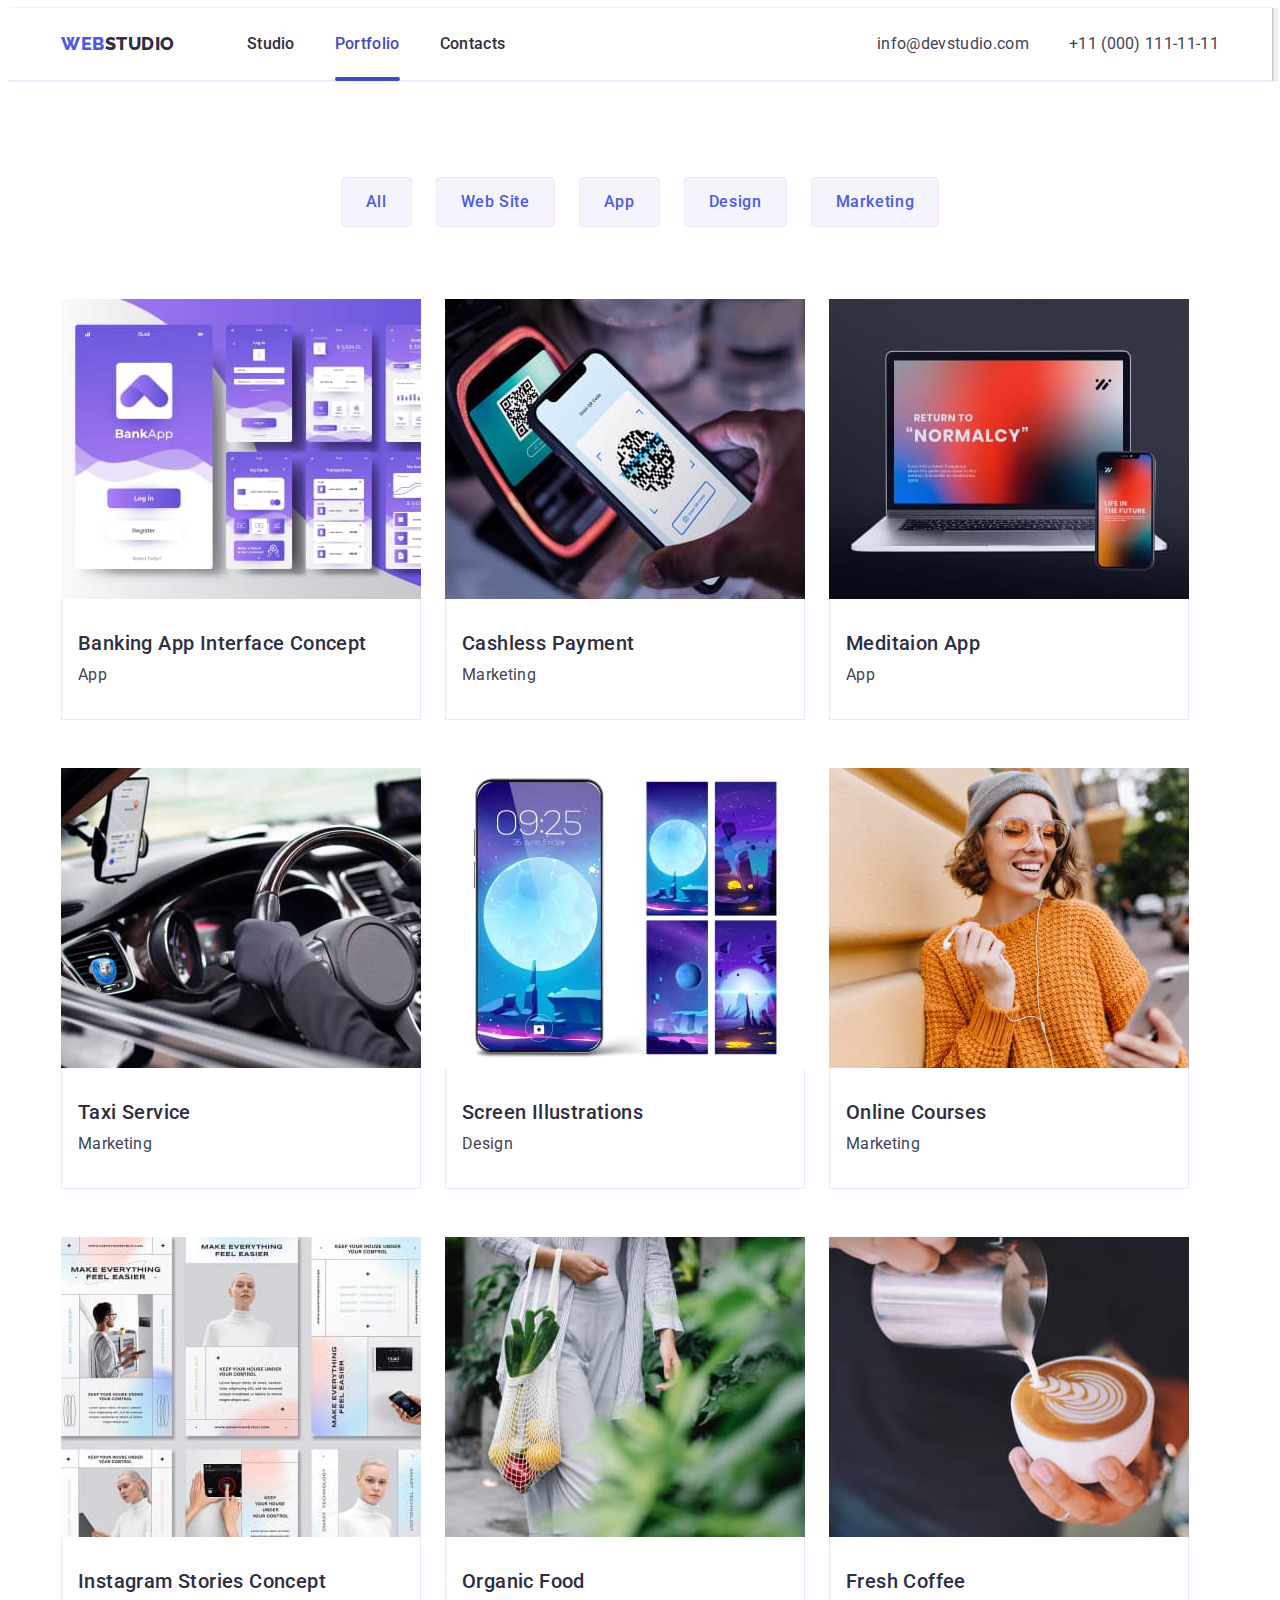
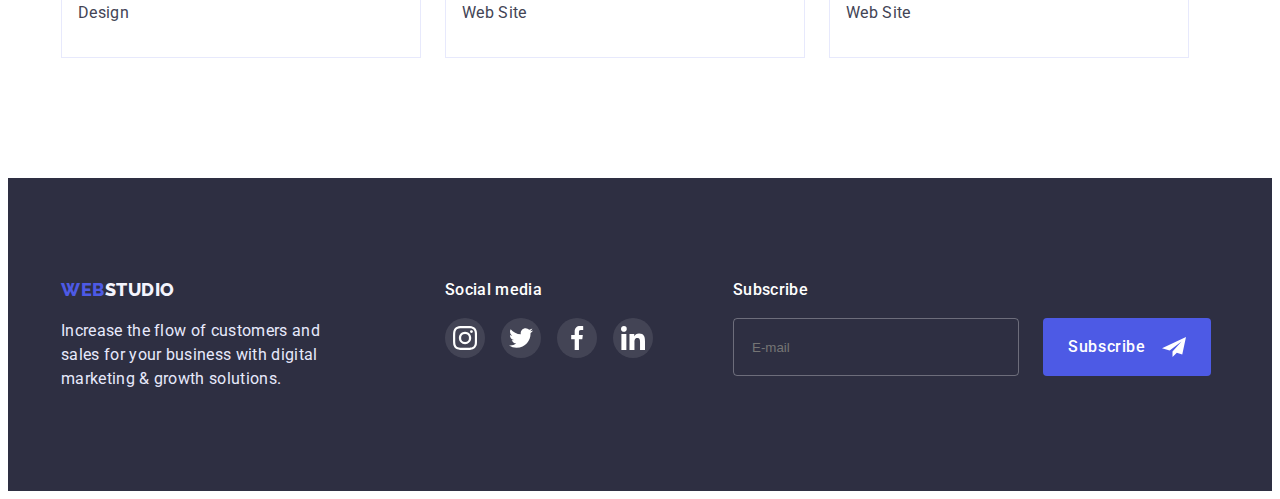
==== commit 2e9c33ea: "Second first attempt)" ====
--- a/portfolio.html
+++ b/portfolio.html
@@ -294,7 +294,31 @@
                   </svg></li></a>
                 </li>
               </ul>
-        </div>        
+        </div>  
+        <!------------------footer-modal-form---------->
+        <div class="footer-modal-form-container">
+          <p class="footer-modal-description">Subscribe</p>
+          <form class="footer-modal-form">
+            <label>
+              <input
+                type="email"
+                name="user_email"
+                placeholder="E-mail"
+                class="footer-modal-input"
+            /></label>
+            <button type="submit" class="modal-footer-button">
+              Subscribe
+              <svg class="modal-footer-icon">
+                <use
+                  href="./images/icons.svg#icon-arrow"
+                  width="24"
+                  height="24"
+                ></use>
+              </svg>
+            </button>
+          </form>
+        </div>
+        
       </div>
     </footer>
   </body>
--- a/css/styles.css
+++ b/css/styles.css
@@ -129,7 +129,7 @@
    font-weight: 500;
    letter-spacing: 0.02em;
    transition: color 250ms cubic-bezier(0.4, 0, 0.2, 1);
-   }
+}
 
 .sitenav:hover,
 .sitenav:focus {
@@ -228,7 +228,7 @@
    padding-top: 120px;
    padding-bottom: 120px;
 }
-/* .solutions-container {} */
+
 .solutions-list {
    display: flex;
    gap: 24px;
@@ -476,7 +476,65 @@
 .footer-social-link:focus {
    background-color: #31d0aa;
 }
-
+/* ---------footer modal---- */
+/* ------------------------- */
+.footer-modal-form-container{}
+.footer-modal-form{
+   display: flex;   
+}
+.footer-modal-description{
+   margin-bottom: 16px;
+   margin-left: 80px;
+   font-family: 'Roboto';
+   font-style: normal;
+   font-weight: 500;
+   font-size: 16px;
+   line-height: 24px;
+   letter-spacing: 0.02em;
+   color: var(--primary-white-color);
+}
+.footer-modal-input{
+   width: 264px;
+   height: 40px;   
+   margin-left: 80px;
+   border: 1px solid rgba(255, 255, 255, 0.3); 
+   border-radius: 4px;
+   padding-left: 18px;
+   padding-top: 8px;
+   padding-bottom: 8px;
+   background-color: transparent;
+   transition: background-color 250ms cubic-bezier(0.4, 0, 0.2, 1);
+}
+.modal-footer-icon{
+   width: 24px;
+   height: 24px;
+}
+
+.modal-footer-button{
+   display: flex;
+   padding: 8px 24px;
+   margin-left: 24px;
+   flex-direction: row;
+   justify-content: center;
+   align-items: center;
+   gap: 16px;
+   border-radius: 4px;
+   border: transparent solid 1px;
+   color: var(--primary-white-color);
+   background-color: var(--accent-color);
+   font-family: 'Roboto', sans-serif;
+   font-weight: 500;
+   font-size: 16px;
+   line-height: 1.5;
+   letter-spacing: 0.04em;
+   transition: background-color 250ms cubic-bezier(0.4, 0, 0.2, 1);
+   cursor: pointer;
+}
+.modal-footer-button:hover,
+.modal-footer-button:focus {
+   background-color: var(--button-nav-color);
+}
+/* --------------/------------ */
 /* ------------ portfolio styles------------ */
 
 .projects {
@@ -486,27 +544,27 @@
 
 .projects-list {
    display: flex;
-      flex-direction: row;
-      justify-content: center;
-      align-items: center;
-      margin-bottom: 72px;
-      gap: 24px;
-        }
+   flex-direction: row;
+   justify-content: center;
+   align-items: center;
+   margin-bottom: 72px;
+   gap: 24px;
+}
 
 .button-projects {
-      font-family: 'Roboto', sans-serif;
-      font-weight: 500;
-      font-size: 16px;
-      line-height: 1.5;
-      letter-spacing: 0.04em;
-      padding: 12px 24px;
-      color: var(--accent-color);
-      background-color: var(--light-logo-color);
-      border: 1px solid #E7E9FC;
-      border-radius: 4px;
-      cursor: pointer;
-      transition: color  250ms cubic-bezier(0.4, 0, 0.2, 1), background-color 250ms cubic-bezier(0.4, 0, 0.2, 1), box-shadow 250ms cubic-bezier(0.4, 0, 0.2, 1);
-   }
+   font-family: 'Roboto', sans-serif;
+   font-weight: 500;
+   font-size: 16px;
+   line-height: 1.5;
+   letter-spacing: 0.04em;
+   padding: 12px 24px;
+   color: var(--accent-color);
+   background-color: var(--light-logo-color);
+   border: 1px solid #E7E9FC;
+   border-radius: 4px;
+   cursor: pointer;
+   transition: color  250ms cubic-bezier(0.4, 0, 0.2, 1), background-color 250ms cubic-bezier(0.4, 0, 0.2, 1), box-shadow 250ms cubic-bezier(0.4, 0, 0.2, 1);
+}
 
 .button-projects:hover,
 .button-projects:focus {
@@ -526,7 +584,7 @@
    flex-wrap: wrap;
    gap: 48px 24px;
 }
-.foto-link{   
+.foto-link {   
    display: block;
    text-decoration: none;
    transition: box-shadow 250ms cubic-bezier(0.4, 0, 0.2, 1);
@@ -559,7 +617,7 @@
    letter-spacing: 0.02em;
    color: var(--light-logo-color);
    background-color: var(--accent-color);
-   }
+}
 
 .container-section-subtitle{
    padding-top: 32px;
@@ -576,8 +634,8 @@
 } 
 .foto-link:hover,
 .foto-link:focus {
-         box-shadow: 10px 1px 6px rgba(46, 47, 66, 0.08), 0px 1px 1px rgba(46, 47, 66, 0.16), 0px 2px 1px rgba(46, 47, 66, 0.08);         
-      }
+   box-shadow: 10px 1px 6px rgba(46, 47, 66, 0.08), 0px 1px 1px rgba(46, 47, 66, 0.16), 0px 2px 1px rgba(46, 47, 66, 0.08);         
+ }
 
 .foto-link:hover .overlay,
 .foto-link:hover .overlay {
@@ -647,7 +705,7 @@
 .modal-close-button-icon{
    transition: fill 250ms cubic-bezier(0.4, 0, 0.2, 1);
 }
-/* ПОСТЯАВИТИ В ДИВ БЄКДРОПУ ИЗ ХИДДЕН */
+
 /* ------------MODAL FORM-------- */
 .modal-form {
    display: flex;
@@ -656,18 +714,17 @@
 
 .modal-description {
    display: inline-block;
-      width: 360px;
-      height: 24px;
-      margin-bottom: 16px;  
-      font-family: 'Roboto';
-      font-style: normal;
-      font-weight: 500;
-      font-size: 16px;
-      line-height: 24px;    
-      text-align: center;
-      letter-spacing: 0.02em;
-      color: var(--section-title-color);     
-       
+   width: 360px;
+   height: 24px;
+   margin-bottom: 16px;  
+   font-family: 'Roboto';
+   font-style: normal;
+   font-weight: 500;
+   font-size: 16px;
+   line-height: 24px;    
+   text-align: center;
+   letter-spacing: 0.02em;
+   color: var(--section-title-color)      
 }
 
 .modal-form-field {
@@ -726,7 +783,6 @@
    height: 120px;
    padding: 10px 16px;
    border-radius: 4px;
-   /* margin-bottom: 16px; */
    transition: border-color 250ms cubic-bezier(0.4, 0, 0.2, 1);
 }
 
@@ -734,6 +790,7 @@
    outline: none;
    border-color: var(--accent-color);
 }
+
 .modal-form-massage::placeholder{
    font-family: 'Roboto';
    font-style: normal;
@@ -754,23 +811,20 @@
    border-radius: 2px;
    cursor: pointer;
    background-size: contain;
-   margin-right: 8px;
-   background-image: url(/images/icon-icon-white-mark.svg);
+   margin-right: 8px;   
 }
 
 .modal-form-check:checked + .modal-form-check-description::before { 
    background-color: var(--accent-color);
-   background-image: url(./images/icon-icon-white-mark.svg);
+   background-image: url(../images/white-mark.svg);
 }
 
  .modal-form-check:focus + .modal-form-check-description::before{ 
    border-color: var(--accent-color);
-   background-image: var(--primary-white-color);
+   background-image: url(../images/white-mark.svg);
+}
    
-}
- .modal-form-field:focus {}
-
-.modal-form-check-description {
+ .modal-form-check-description {
    display: flex;
    margin-bottom: 24px;
    font-family: 'Roboto';
@@ -782,27 +836,26 @@
    color:  #757575;
 }
 
-         .modal-form-submit {
-         align-self: center;
-         font-family: 'Roboto', sans-serif;
-         font-weight: 500;
-         font-size: 16px;
-         line-height: 1.5;
-         letter-spacing: 0.04em;
-         padding: 12px 24px;
-         color:var(--section-title-color)
-         background-color: var(--light-logo-color);
-         border: 1px solid #E7E9FC;
-         border-radius: 4px;
-         cursor: pointer;
-         box-shadow: 0px 4px 4px rgba(0, 0, 0, 0.15);
-         transition: color 250ms cubic-bezier(0.4, 0, 0.2, 1), background-color 250ms cubic-bezier(0.4, 0, 0.2, 1), box-shadow 250ms cubic-bezier(0.4, 0, 0.2, 1);
-      }
+.modal-form-submit {
+   align-self: center;
+   font-family: 'Roboto', sans-serif;
+   font-weight: 500;
+   font-size: 16px;
+   line-height: 1.5;
+   letter-spacing: 0.04em;
+   padding: 12px 24px;
+   color:var(--section-title-color)
+   background-color: var(--light-logo-color);
+   border: 1px solid #E7E9FC;
+   border-radius: 4px;
+   cursor: pointer;
+   box-shadow: 0px 4px 4px rgba(0, 0, 0, 0.15);
+   transition: color 250ms cubic-bezier(0.4, 0, 0.2, 1), background-color 250ms cubic-bezier(0.4, 0, 0.2, 1), box-shadow 250ms cubic-bezier(0.4, 0, 0.2, 1);
+}
       
-         .modal-form-submit:focus {
-         color: var(--primary-white-color);
-         background-color: var(--accent-color)
-        
-      }
+.modal-form-submit:focus {
+   color: var(--primary-white-color);
+   background-color: var(--accent-color);
+}
 
 /* --------------/modal window----------/ */